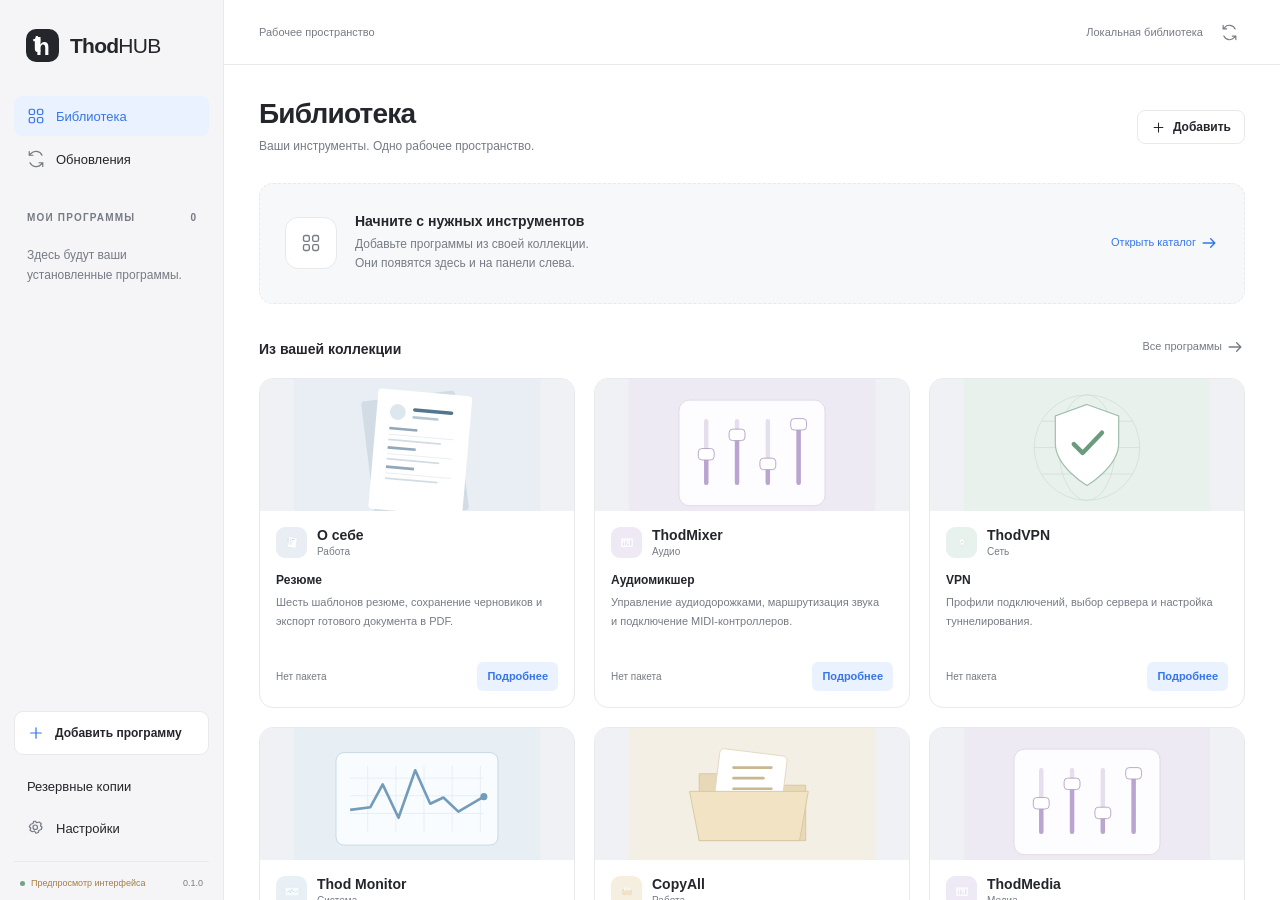
==== rust-hub/wwwroot/index.html @ ec86e446 "Rust-порт ThodHUB Отдельный rust-hub с интерфейсом и поведением C#-версии: каталог, установка, обнов" ====
<!doctype html>
<html lang="ru">
<head>
  <meta charset="UTF-8">
  <meta name="viewport" content="width=device-width, initial-scale=1">
  <meta http-equiv="Content-Security-Policy" content="default-src 'self'; script-src 'self'; style-src 'self'; img-src 'self' data: https://raw.githubusercontent.com; frame-src https://*.thodhub.local; connect-src 'self'; object-src 'none'; base-uri 'none'">
  <title>ThodHUB</title>
  <link rel="stylesheet" href="styles.css">
  <script src="app.js" defer></script><script src="backups.js" defer></script>
</head>
<body>
  <div class="shell">
    <aside class="sidebar" aria-label="Навигация">
      <a class="brand" href="#library" aria-label="ThodHUB — библиотека"><span class="brand-mark">t<span>h</span></span><span>Thod<span class="brand-light">HUB</span></span></a>
      <nav id="main-nav"></nav>
      <div class="section-label">МОИ ПРОГРАММЫ <span id="installed-count">0</span></div>
      <div id="app-list" class="app-list" aria-label="Установленные программы"></div>
      <div class="sidebar-bottom">
        <button id="hub-update" class="hub-update" hidden><span class="hub-update-icon"></span><span class="hub-update-text"><strong>Обновление хаба</strong><small id="hub-update-version"></small></span></button>
        <button id="add-app" class="add-app"></button>
        <button id="backup-nav" class="nav-item" data-backups>Резервные копии</button><button id="settings-nav" class="nav-item"></button>
        <div class="sidebar-foot"><span class="status-dot"></span><span id="foot-state">На вашем компьютере</span><span id="hub-version">0.2.4</span></div>
      </div>
    </aside>
    <main id="main" tabindex="-1">
      <header class="toolbar"><div id="breadcrumb">Рабочее пространство</div><div class="toolbar-actions"><span id="sync-label">Локальная библиотека</span><button id="refresh" class="icon-button" aria-label="Обновить каталог" title="Обновить каталог"></button></div></header>
      <div id="notice" role="status" hidden></div>
      <section id="page"></section>
      <section id="module-area" hidden><div id="module-toolbar"></div><iframe id="module-frame" title="Программа" sandbox="allow-scripts allow-modals"></iframe></section>
    </main>
  </div>
  <dialog id="catalog-dialog" aria-labelledby="catalog-title">
    <div class="dialog-head"><div><div class="eyebrow">ВАША КОЛЛЕКЦИЯ</div><h2 id="catalog-title">Добавить программу</h2></div><button class="icon-button close-dialog" aria-label="Закрыть"></button></div>
    <div class="catalog-tools"><label class="search"><span id="search-icon"></span><input id="catalog-search" placeholder="Поиск программ" aria-label="Поиск программ" autocomplete="off"><kbd>Ctrl K</kbd></label><div id="filters" class="filters"></div></div>
    <div id="catalog-results" class="catalog-results"></div>
    <footer class="dialog-foot"><span id="catalog-summary"></span><span>Из ваших репозиториев GitHub</span></footer>
  </dialog>
  <dialog id="details-dialog" class="small-dialog" aria-labelledby="details-title"><div id="details-content"></div></dialog>
  <dialog id="update-dialog" class="small-dialog update-dialog" aria-labelledby="update-title"><div class="dialog-head"><div><div class="eyebrow">ДОСТУПНО ОБНОВЛЕНИЕ</div><h2 id="update-title">Обновление программы</h2></div><button class="icon-button close-dialog" aria-label="Закрыть"></button></div><div id="update-content" class="update-content"></div></dialog>
  <dialog id="hub-update-dialog" class="small-dialog update-dialog" aria-labelledby="hub-update-title"><div class="dialog-head"><div><div class="eyebrow">ОБНОВЛЕНИЕ ХАБА</div><h2 id="hub-update-title">ThodHUB</h2></div><button class="icon-button close-dialog" aria-label="Закрыть"></button></div><div id="hub-update-content" class="update-content"></div></dialog>
  <dialog id="remove-dialog" class="small-dialog" aria-labelledby="remove-title"><div class="dialog-head"><h2 id="remove-title">Удалить?</h2><button class="icon-button close-dialog" aria-label="Закрыть"></button></div><div class="detail-body"><p id="remove-description"></p><label class="remove-data"><input type="checkbox" id="remove-backup" checked>Сохранить резервную копию конфигов</label><label class="remove-data"><input type="checkbox" id="remove-data">Удалить настройки и данные</label><div class="detail-actions"><button id="confirm-remove" class="danger">Удалить</button></div></div></dialog>
  <dialog id="prompt-dialog" aria-labelledby="prompt-title"><div class="dialog-head"><div><div class="eyebrow">ДЛЯ ВАШЕГО АГЕНТА</div><h2 id="prompt-title">Новая программа для хаба</h2></div><button class="icon-button close-dialog" aria-label="Закрыть"></button></div><p class="prompt-intro">Отправьте эту инструкцию агенту. Он уточнит задачу и получит единый контракт подключения.</p><textarea id="prompt-text" readonly aria-label="Промпт для агента" spellcheck="false"></textarea><footer class="dialog-foot"><span>ThodHUB API · 1</span><button id="copy-prompt" class="primary">Скопировать промпт</button></footer></dialog>
  <dialog id="backup-dialog" aria-labelledby="backup-title"><div class="dialog-head"><div><div class="eyebrow">КОНФИГИ И НАСТРОЙКИ</div><h2 id="backup-title">Резервные копии</h2></div><button class="icon-button close-dialog" aria-label="Закрыть">×</button></div><div id="backup-content"></div></dialog>
  <dialog id="restore-dialog" class="small-dialog" aria-labelledby="restore-title"><div class="dialog-head"><h2 id="restore-title">Восстановить настройки?</h2><button class="icon-button close-dialog" aria-label="Закрыть">×</button></div><div class="detail-body"><p id="restore-description"></p><p>Текущие данные будут сохранены отдельной локальной копией, затем заменены выбранной версией. Закройте программу перед восстановлением.</p><div class="detail-actions"><button class="primary" id="confirm-restore">Восстановить</button></div></div></dialog>
  <div id="context-menu" class="context-menu" role="menu" aria-label="Действия с программой" hidden></div>
  <div id="toast" role="status" aria-live="polite" hidden></div>
</body>
</html>
---- rust-hub/wwwroot/styles.css ----
:root{font-family:"Segoe UI Variable Text","Segoe UI",sans-serif;color-scheme:light;--bg:#fff;--side:#f5f5f7;--surface:#f7f8fa;--hover:#eceef2;--text:#24262b;--muted:#767b85;--line:#e8e9ed;--accent:#3676e8;--accent-soft:#eaf1ff;--shadow:0 24px 100px #1b24452b;--radius:14px;font-synthesis:none;font-size:14px}*{box-sizing:border-box}body{margin:0;background:var(--bg);color:var(--text)}body[data-theme=dark]{color-scheme:dark;--bg:#1c1d20;--side:#17181b;--surface:#25262a;--hover:#303238;--text:#ecedf0;--muted:#989ca5;--line:#303136;--accent:#81aaff;--accent-soft:#24344e;--shadow:0 24px 100px #0007}button,input,textarea{font:inherit}button,a,input,textarea{outline-offset:4px}button:focus-visible,a:focus-visible,input:focus-visible,textarea:focus-visible{outline:2px solid var(--accent)}button{cursor:pointer;color:inherit;border:0;background:none}button:disabled{cursor:default;opacity:.5}a{color:var(--accent);text-decoration:none}svg{width:20px;height:20px;flex-shrink:0;vertical-align:middle}button{transition:background .14s,color .14s}button:hover:not(:disabled){background:var(--hover)}[hidden]{display:none!important}.shell{display:flex;height:100vh;min-height:480px;overflow:hidden}.sidebar{width:224px;flex-shrink:0;background:var(--side);border-right:1px solid var(--line);padding:29px 14px 12px;display:flex;flex-direction:column}.brand{display:flex;align-items:center;gap:11px;color:var(--text);font-size:21px;font-weight:650;letter-spacing:-.75px;padding:0 12px;margin-bottom:34px}.brand-light{font-weight:350}.brand-mark{background:var(--text);color:var(--bg);width:33px;height:33px;border-radius:10px;font-size:23px;line-height:30px;font-weight:550;letter-spacing:-5px;padding-left:7px;padding-right:7px}.brand-mark span{position:relative;top:3px}.nav-item{width:100%;display:flex;align-items:center;gap:11px;border-radius:8px;padding:11px 13px;text-align:left;font-weight:500;font-size:13px;margin-bottom:3px;position:relative}.nav-item svg{width:18px;height:18px;color:var(--muted)}.nav-item.active{background:var(--accent-soft);color:var(--accent)}.nav-item.active svg{color:var(--accent)}.counter{margin-left:auto;font-size:11px;background:var(--hover);border-radius:5px;padding:2px 5px}.section-label{font-size:10px;letter-spacing:1.2px;font-weight:600;color:var(--muted);padding:30px 13px 10px;display:flex;justify-content:space-between}.section-label span{letter-spacing:0}.app-list{overflow-y:auto;flex:1;min-height:50px}.sidebar-empty{color:var(--muted);font-size:12px;line-height:1.7;padding:12px 13px}.sidebar-app{position:relative}.sidebar-app .nav-item{padding-right:30px}.sidebar-app .app-icon{width:26px;height:26px;border-radius:7px}.sidebar-app .app-icon svg{width:16px;height:16px}.sidebar-app .label{overflow:hidden;text-overflow:ellipsis;white-space:nowrap}.drag-handle{position:absolute;right:3px;top:7px;color:var(--muted);width:24px;height:30px;opacity:0;font-size:17px;cursor:grab}.sidebar-app:hover .drag-handle,.drag-handle:focus{opacity:1}.sidebar-app.dragging{opacity:.4}.sidebar-app.drag-over{border-top:2px solid var(--accent)}.sidebar-bottom{padding-top:18px}.add-app{display:flex;align-items:center;gap:10px;width:100%;border:1px solid var(--line);border-radius:9px;background:var(--bg);padding:11px 12px;font-size:12px;font-weight:600;margin-bottom:13px}.add-app svg{width:18px;color:var(--accent)}.sidebar-foot{display:flex;align-items:center;gap:6px;padding:16px 6px 0;border-top:1px solid var(--line);font-size:9px;color:var(--muted);margin-top:13px}.sidebar-foot span:last-child{margin-left:auto}.status-dot{width:5px;height:5px;border-radius:50%;background:#70a386}main{flex:1;min-width:0;overflow-y:auto}.toolbar{height:65px;border-bottom:1px solid var(--line);display:flex;align-items:center;justify-content:space-between;padding:0 35px;font-size:11px;color:var(--muted);position:sticky;top:0;z-index:2;background:var(--bg)}.toolbar-actions{display:flex;align-items:center;gap:10px}.icon-button{width:32px;height:32px;display:inline-flex;align-items:center;justify-content:center;border-radius:8px;flex-shrink:0}.icon-button svg{width:17px;height:17px}.spinning svg{animation:rotate 1.2s linear infinite}@keyframes rotate{to{transform:rotate(360deg)}}#page{padding:33px 35px 40px;max-width:1400px;margin:auto}.page-title{display:flex;justify-content:space-between;align-items:center;gap:20px;margin-bottom:27px}h1{font-size:28px;letter-spacing:-.8px;margin:0;font-weight:650}h2{font-size:23px;font-weight:650;letter-spacing:-.5px;margin:4px 0 0}h3{font-size:14px;font-weight:600;margin:0}p{line-height:1.6}.page-subtitle{color:var(--muted);font-size:12px;margin:7px 0 0}.primary,.secondary,.danger{display:inline-flex;align-items:center;justify-content:center;gap:7px;border-radius:8px;min-height:34px;padding:8px 13px;font-size:12px;font-weight:600;white-space:nowrap}.primary{background:var(--accent);color:#fff}.primary:hover:not(:disabled){background:#2866d8}.secondary{border:1px solid var(--line);background:var(--bg)}.danger{color:#c54c4c;border:1px solid #c54c4c44}.primary svg,.secondary svg{width:15px;height:15px}.section-heading{display:flex;justify-content:space-between;align-items:center;margin:28px 0 16px}.section-heading h2{font-size:14px;letter-spacing:0;font-weight:600}.text-button{font-size:11px;color:var(--muted);padding:5px 0;border-radius:4px}.text-button:hover{color:var(--accent)}.empty-library{border:1px dashed var(--line);border-radius:14px;padding:29px 25px;display:flex;gap:18px;align-items:center;background:var(--surface)}.empty-symbol{border:1px solid var(--line);border-radius:13px;width:52px;height:52px;display:grid;place-items:center;background:var(--bg);flex-shrink:0;color:var(--muted)}.empty-library h3{font-size:14px}.empty-library p{font-size:12px;color:var(--muted);margin:6px 0 0;max-width:440px}.empty-library .text-button{color:var(--accent);margin-left:auto;white-space:nowrap}.cards{display:grid;grid-template-columns:repeat(3,minmax(0,1fr));gap:19px}.card{border:1px solid var(--line);border-radius:var(--radius);overflow:hidden;min-width:0;background:var(--bg)}.card-art{height:132px;background:#f0f1f4;position:relative;overflow:hidden;display:flex;align-items:center;justify-content:center}.card-art svg.art{width:100%;height:100%;max-width:280px}.card-art img{width:100%;height:100%;object-fit:cover}.card-body{padding:16px}.card-title{display:flex;gap:10px;align-items:center}.app-icon{width:31px;height:31px;display:inline-flex;align-items:center;justify-content:center;border-radius:9px;flex-shrink:0}.app-icon.resume{color:#64839e;background:#e8eef4}.app-icon.mixer{color:#856b9f;background:#eee9f4}.app-icon.vpn{color:#528d7c;background:#e7f1ed}.app-icon.monitor{color:#487da0;background:#e8f0f5}.app-icon.copy{color:#b18e4c;background:#f6efdf}.card-title .category{font-size:10px;color:var(--muted);margin-top:3px}.card-description{font-size:11px;line-height:1.65;color:var(--muted);margin:13px 0 15px;min-height:37px;display:-webkit-box;-webkit-line-clamp:2;-webkit-box-orient:vertical;overflow:hidden}.card-foot{display:flex;justify-content:space-between;align-items:center;gap:5px}.version{font-size:10px;color:var(--muted)}.card-action{font-size:11px;color:var(--accent);background:var(--accent-soft);border-radius:6px;min-height:29px;padding:5px 10px;font-weight:600}.card-action:hover:not(:disabled){background:var(--hover)}.card-action.preparing{color:var(--muted);background:var(--surface)}.library-note{border-top:1px solid var(--line);display:flex;align-items:center;gap:12px;padding-top:21px;margin-top:28px;color:var(--muted);font-size:11px;line-height:1.6}.library-note svg{width:17px;height:17px}.library-note button{margin-left:auto;color:var(--accent);white-space:nowrap;font-size:11px}.eyebrow{font-size:10px;letter-spacing:1.4px;color:var(--muted);font-weight:600}dialog{border:1px solid var(--line);border-radius:18px;padding:0;background:var(--bg);color:var(--text);box-shadow:var(--shadow);width:min(860px,calc(100vw - 60px));max-height:calc(100vh - 60px);overflow:hidden}dialog::backdrop{background:#14172255;backdrop-filter:blur(5px)}.dialog-head{padding:27px 28px 20px;display:flex;align-items:flex-start;justify-content:space-between;gap:20px}.dialog-head h2{font-size:23px}.catalog-tools{padding:0 28px}.search{display:flex;align-items:center;gap:9px;background:var(--surface);border:1px solid var(--line);border-radius:9px;padding:10px 12px;color:var(--muted)}.search svg{width:17px;height:17px}.search input{border:0;background:none;color:var(--text);flex:1;min-width:0;font-size:12px;outline:0}.search:focus-within{border-color:var(--accent)}kbd{font-size:10px;font-family:inherit;border:1px solid var(--line);padding:2px 4px;border-radius:4px}.filters{display:flex;gap:4px;padding:17px 0 0}.filter{border-radius:6px;padding:6px 11px;font-size:11px;color:var(--muted)}.filter.selected{background:var(--accent-soft);color:var(--accent);font-weight:600}.catalog-results{padding:21px 28px 27px;max-height:calc(100vh - 285px);overflow-y:auto;min-height:160px}.catalog-results .cards{gap:14px}.catalog-results .card-art{height:108px}.catalog-results .card-body{padding:13px}.dialog-foot{border-top:1px solid var(--line);padding:16px 28px;display:flex;align-items:center;justify-content:space-between;gap:14px;color:var(--muted);font-size:10px;background:var(--surface)}.small-dialog{width:480px;overflow-y:auto}.small-dialog .card-art{height:180px}.detail-body{padding:25px}.detail-body h2{margin:10px 0}.detail-body p{color:var(--muted);font-size:13px}.detail-meta{display:grid;grid-template-columns:1fr 1fr;gap:15px;padding:19px 0;border-top:1px solid var(--line);border-bottom:1px solid var(--line);margin:22px 0}.detail-meta dt{color:var(--muted);font-size:10px;margin-bottom:5px}.detail-meta dd{font-size:12px;margin:0}.detail-actions{display:flex;gap:8px;flex-wrap:wrap}.detail-close{position:absolute;right:14px;top:14px;background:var(--bg);z-index:1}.release-notes{white-space:pre-wrap;max-height:180px;overflow:auto;line-height:1.6;font-size:12px;color:var(--muted);padding:12px;background:var(--surface);border-radius:8px}.settings-section{margin:25px 0 32px}.settings-section h2{font-size:13px;letter-spacing:0;margin:0 0 13px}.settings-rows{border-top:1px solid var(--line)}.settings-row{display:flex;align-items:center;justify-content:space-between;gap:24px;padding:20px 0;border-bottom:1px solid var(--line)}.settings-row h3{font-size:12px}.settings-row p{font-size:11px;color:var(--muted);margin:5px 0 0;max-width:440px;overflow-wrap:anywhere}.settings-select{font:inherit;color:var(--text);background:var(--surface);border:1px solid var(--line);border-radius:8px;padding:8px 10px;min-width:230px;cursor:pointer}.theme-options{display:flex;gap:9px}.theme-option{border:1px solid var(--line);border-radius:9px;width:86px;padding:7px;font-size:10px;color:var(--muted)}.theme-option.selected{border-color:var(--accent);color:var(--accent);background:var(--accent-soft)}.theme-preview{display:flex;height:43px;border-radius:5px;overflow:hidden;border:1px solid #d6d8de;background:#fff;margin-bottom:7px}.theme-preview:before{content:"";width:22%;background:#e9eaef;border-right:1px solid #d6d8de}.theme-preview:after{content:"";margin:9px 6px;width:38px;height:4px;background:#d8dce5;box-shadow:0 8px 0 #e8eaf0,0 16px 0 #e8eaf0}.theme-preview.dark{background:#24252a;border-color:#45464e}.theme-preview.dark:before{background:#17181b;border-color:#45464e}.theme-preview.dark:after{background:#777b85;box-shadow:0 8px 0 #45464e,0 16px 0 #45464e}.theme-preview.system{background:linear-gradient(110deg,#fff 50%,#24252a 50%)}.switch{position:relative;display:block;width:34px;height:20px}.switch input{opacity:0;position:absolute;width:100%;height:100%;margin:0;cursor:pointer;z-index:1}.switch span{display:block;width:34px;height:20px;border-radius:20px;background:var(--hover)}.switch span:after{content:"";width:14px;height:14px;border-radius:50%;position:absolute;left:3px;top:3px;background:white;box-shadow:0 1px 3px #0003;transition:transform .15s}.switch input:checked+span{background:var(--accent)}.switch input:checked+span:after{transform:translateX(14px)}.switch input:focus-visible+span{outline:2px solid var(--accent);outline-offset:3px}.prompt-intro{font-size:12px;color:var(--muted);padding:0 28px;margin:0 0 18px}#prompt-text{display:block;width:calc(100% - 56px);margin:0 28px 24px;border:1px solid var(--line);border-radius:10px;background:var(--surface);color:var(--text);padding:18px;resize:vertical;height:320px;line-height:1.7;font-family:Consolas,monospace;font-size:11px}#notice{margin:18px 35px 0;background:var(--surface);padding:12px 15px;border-radius:9px;font-size:12px;line-height:1.6;border:1px solid var(--line);color:var(--muted)}#toast{position:fixed;bottom:24px;left:calc(50% + 100px);transform:translateX(-50%);max-width:540px;padding:13px 20px;border:1px solid var(--line);background:var(--text);color:var(--bg);border-radius:11px;font-size:12px;box-shadow:var(--shadow);z-index:10}.empty-results{text-align:center;padding:40px 15px;color:var(--muted);font-size:13px}.update-row{display:flex;align-items:center;gap:14px;border-bottom:1px solid var(--line);padding:20px 0}.update-row p{color:var(--muted);font-size:11px;margin:4px 0}.update-row button{margin-left:auto}.progress-track{height:3px;background:var(--line);border-radius:3px;overflow:hidden;margin-top:12px}.progress-track span{display:block;height:100%;background:var(--accent)}#module-area{height:calc(100vh - 65px);display:flex;flex-direction:column}#module-toolbar{height:52px;display:flex;align-items:center;gap:12px;padding:0 22px;border-bottom:1px solid var(--line);font-size:12px;flex-shrink:0}#module-toolbar .version{margin-left:auto}#module-frame{border:0;width:100%;flex:1;background:var(--bg)}.permission-list{font-size:12px;line-height:1.8;color:var(--muted);padding-left:18px}.preview-badge{color:#a47e42}.loading-placeholder{border-radius:12px;height:190px;background:var(--surface);margin-top:30px}.narrow-label{display:none}@media(max-width:1000px){.sidebar{width:195px;padding-left:10px;padding-right:10px}#page{padding:27px 25px}.toolbar{padding:0 25px}.cards{gap:13px}.card-art{height:110px}.card-body{padding:13px}.card-title{gap:7px}.card-title h3{font-size:12px}.empty-library{padding:23px 19px}.empty-library .text-button{display:none}.card-foot{flex-wrap:wrap;gap:8px}.settings-row{gap:16px}.theme-option{width:72px}}@media(max-width:850px){.cards{grid-template-columns:repeat(2,minmax(0,1fr))}.catalog-results .cards{grid-template-columns:repeat(2,minmax(0,1fr))}.toolbar #sync-label{display:none}.settings-row{align-items:flex-start;flex-wrap:wrap}.brand{font-size:19px}.page-title{gap:10px}h1{font-size:25px}.library-note{align-items:flex-start;flex-wrap:wrap}.library-note button{margin-left:29px}}@media(prefers-reduced-motion:reduce){*,*:before,*:after{transition:none!important;animation:none!important;scroll-behavior:auto!important}}

.standalone-hero{display:grid;grid-template-columns:260px 1fr;gap:32px;align-items:center;padding:25px 0 35px;border-bottom:1px solid var(--line)}.standalone-art{height:200px;border-radius:16px;overflow:hidden;background:var(--surface);display:grid;place-items:center}.standalone-art svg{width:100%;height:100%}.standalone-hero h2{margin:10px 0}.standalone-hero p{color:var(--muted);font-size:13px;max-width:450px}.standalone-hero .primary{margin-top:10px}.remove-data{font-size:12px;display:flex;align-items:center;gap:10px;line-height:1.6;margin:20px 0 10px}.module-fullscreen .sidebar,.module-fullscreen .toolbar,.module-fullscreen #notice{display:none!important}.module-fullscreen #module-area{height:100vh}.module-fullscreen #module-toolbar{height:44px}.module-fullscreen #module-frame{height:calc(100vh - 44px)}@media(max-width:900px){.standalone-hero{grid-template-columns:180px 1fr;gap:22px}.standalone-art{height:170px}}
.card-description strong{display:block;font-size:12px;font-weight:650;color:var(--text);margin-bottom:3px}.card-description span{display:block}.card-description{min-height:70px!important}.package-meta{display:flex;flex-wrap:wrap;align-items:center;gap:4px 8px}.package-meta>span{white-space:nowrap}.package-meta>span+span:before{content:"·";margin-right:8px}.sidebar-app.downloading{opacity:.62;position:relative;margin-bottom:5px}.sidebar-app.downloading .label small{display:block;font-size:10px;font-weight:400;color:var(--muted);margin-top:3px}.sidebar-progress{height:2px;margin:0 12px 0 46px;background:var(--line);overflow:hidden;border-radius:2px}.sidebar-progress i{display:block;height:100%;width:var(--progress,0%);background:var(--accent);transition:width .15s linear}.danger{background:#b92f3a!important;color:#fff!important;border-color:#b92f3a!important}.danger:hover{background:#a32630!important}#backup-dialog{width:min(900px,calc(100vw - 48px))}#backup-content{overflow:auto;max-height:70vh}.backup-body{padding:22px 28px}.backup-controls{display:flex;gap:10px;align-items:end;flex-wrap:wrap;margin:12px 0}.backup-body label{display:flex;flex-direction:column;gap:7px;font-size:12px;flex:1}.backup-body select,.backup-body input{font:inherit;color:var(--text);background:var(--surface);border:1px solid var(--line);border-radius:7px;padding:9px;min-width:180px}.backup-row{display:flex;align-items:center;justify-content:space-between;gap:16px;padding:14px 0;border-bottom:1px solid var(--line)}.backup-row strong{font-size:13px}.backup-row small{display:block;color:var(--muted);font-size:11px;margin-top:5px}.backup-history{margin:20px 0}.backup-connection{border:1px solid var(--line);border-radius:10px;padding:16px;margin:18px 0}.backup-body summary{cursor:pointer;font-size:13px;margin-bottom:12px}.backup-status,.backup-warning{font-size:13px;line-height:1.6;margin:16px;color:var(--muted)}.remove-data{display:flex;align-items:center;gap:8px;margin:15px 0}
.app-icon img{width:100%;height:100%;object-fit:contain;border-radius:inherit}

/* Explicit update actions; right-aligned download size; one close control per dialog. */
.card-foot{flex-wrap:nowrap;gap:12px}.install-controls{display:inline-flex;align-items:center;gap:10px;margin-left:auto;white-space:nowrap}.package-size{font-size:12px;color:var(--muted);white-space:nowrap}.card-foot>.version{margin-right:auto}.update-badge{position:absolute;right:10px;bottom:10px;display:flex;align-items:center;gap:5px;background:var(--bg);color:var(--accent);border:1px solid var(--line);border-radius:20px;padding:6px 10px;font-size:12px;box-shadow:0 2px 8px #0001}.update-badge svg{width:16px;height:16px}.sidebar-update{color:var(--accent);width:24px;flex-shrink:0;display:grid;place-items:center}.sidebar-update svg{width:18px;height:18px}.sidebar-app .nav-item{min-width:0}.sidebar-app:has(.sidebar-update) .drag-handle{display:none}.standalone-art{position:relative}#module-toolbar .update-badge{position:static;padding:4px 9px;box-shadow:none}#details-dialog{width:min(680px,calc(100vw - 48px))}#details-dialog .card-art{height:200px}.detail-body{padding:24px 28px}.detail-primary{display:flex;align-items:center;gap:12px;margin-top:20px}.detail-management{display:flex;flex-wrap:wrap;gap:8px;border-top:1px solid var(--line);padding-top:20px;margin-top:22px}.detail-management .danger{margin-left:auto}.update-entry{padding:10px 0 22px;border-bottom:1px solid var(--line)}.update-row{border:0;padding:12px 0}.update-name{flex:1}.update-row button{margin-left:0}.update-entry .release-notes{margin:4px 0;max-height:180px}.detail-actions{justify-content:flex-end}.error-text{color:#b92f3a!important}.cards{grid-template-columns:repeat(auto-fit,minmax(250px,1fr))}.catalog-results .cards{grid-template-columns:repeat(auto-fit,minmax(250px,1fr))}

.card[data-product]{cursor:pointer}.card[data-product]:focus-visible{outline:2px solid var(--accent);outline-offset:3px}.card-description{display:block;-webkit-line-clamp:unset;height:76px;min-height:76px!important;overflow-y:auto;overflow-x:hidden;overscroll-behavior:contain;scrollbar-width:thin;scrollbar-color:var(--line) transparent;cursor:text;padding-right:5px;user-select:text}.card-description:focus-visible{outline:1px solid var(--accent);outline-offset:3px}.product-tools{border-top:1px solid var(--line);margin-top:24px;padding-top:20px}.product-tools h3{margin-bottom:12px}.product-tools .detail-management{margin:0;border:0;padding-top:12px;display:grid;grid-template-columns:repeat(2,minmax(0,1fr))}.product-tools .danger{margin:0}.product-tools .secondary{white-space:normal;min-height:38px}.product-tools #product-integration{display:flex;gap:8px;flex-wrap:wrap}#backup-mode-help{margin:0 0 12px}.backup-file-actions{display:flex;gap:8px;flex-wrap:wrap;margin-top:10px}

/* Обновления хаба и программ, контекстное меню, сгруппированное управление. */
:root{--update:#2c9b5f;--update-soft:#e8f6ee;--update-line:#bfe4cf}
body[data-theme=dark]{--update:#6fd39b;--update-soft:#1b3528;--update-line:#2d5b42}
.hub-update{display:flex;align-items:center;gap:10px;width:100%;text-align:left;border:1px solid var(--update-line);background:var(--update-soft);color:var(--text);border-radius:9px;padding:10px 11px;margin-bottom:8px}
.hub-update:hover:not(:disabled){background:var(--update-soft);border-color:var(--update)}
.hub-update-icon{width:26px;height:26px;border-radius:50%;background:var(--bg);color:var(--update);display:grid;place-items:center;flex-shrink:0;border:1px solid var(--update-line)}
.hub-update-icon svg{width:15px;height:15px}
.hub-update-text{display:flex;flex-direction:column;gap:2px;min-width:0}
.hub-update-text strong{font-size:12px;line-height:1.2}
.hub-update-text small{font-size:10px;color:var(--update);font-weight:600;white-space:nowrap}
.sidebar-update{position:absolute;right:5px;top:50%;transform:translateY(-50%);color:var(--update);background:var(--update-soft);border:1px solid var(--update-line);border-radius:50%;width:23px;height:23px;display:grid;place-items:center;padding:0;z-index:1}
.sidebar-update:hover:not(:disabled){background:var(--update-line)}
.sidebar-update svg{width:14px;height:14px}
.update-arrow{color:var(--update);background:var(--update-soft);border:1px solid var(--update-line);border-radius:50%;width:28px;height:28px;display:inline-grid;place-items:center;padding:0;flex-shrink:0}
.update-arrow:hover:not(:disabled){background:var(--update-line)}
.update-arrow svg{width:15px;height:15px}
.version-next{color:var(--update);font-weight:650}
.update-dot{position:absolute;right:10px;top:10px;width:27px;height:27px;border-radius:50%;background:var(--bg);color:var(--update);border:1px solid var(--update-line);display:grid;place-items:center;box-shadow:0 2px 8px #0001}
.update-dot svg{width:15px;height:15px}
.context-menu{position:fixed;z-index:60;min-width:224px;padding:6px;border:1px solid var(--line);border-radius:10px;background:var(--bg);box-shadow:0 14px 40px #1b244533;display:flex;flex-direction:column;gap:1px}
body[data-theme=dark] .context-menu{box-shadow:0 14px 40px #0007}
.context-menu button{display:flex;align-items:center;gap:10px;width:100%;padding:9px 10px;border-radius:7px;font-size:12px;text-align:left}
.context-menu button svg{width:17px;height:17px;color:var(--muted)}
.context-menu .context-update{color:var(--update)}
.context-menu .context-update svg{color:var(--update)}
.context-menu .context-danger{color:#b92f3a}
.context-menu .context-danger svg{color:#b92f3a}
.context-separator{height:1px;background:var(--line);margin:5px 4px}
.update-dialog{width:min(540px,calc(100vw - 48px))}
.update-content{padding:0 28px 26px}
.update-app{display:flex;align-items:center;gap:12px;padding:4px 0 15px;border-bottom:1px solid var(--line);margin-bottom:14px}
.update-app-name{flex:1;display:flex;flex-direction:column;gap:3px;min-width:0}
.update-app-name strong{font-size:14px}
.update-app-name span{font-size:12px;color:var(--update);font-weight:600}
.update-content .release-notes{margin:0 0 16px}
.update-description{color:var(--muted);font-size:12px;line-height:1.55;margin:0 0 14px}
.update-action{color:var(--update);border-color:var(--update-line);background:var(--update-soft)}
.update-action:hover:not(:disabled){background:var(--update-line)}
.update-action svg{color:var(--update)}
.update-actions{display:flex;justify-content:flex-end;align-items:center;gap:8px;flex-wrap:wrap}
.update-actions .text-button{margin-right:auto}
.hub-update-glyph{width:34px;height:34px;border-radius:10px;background:var(--update-soft);color:var(--update);display:grid;place-items:center;flex-shrink:0}
.hub-update-glyph svg{width:18px;height:18px}
.hub-footer-actions{display:flex;gap:8px;flex-wrap:wrap}
.detail-description{color:var(--muted);font-size:13px;line-height:1.6;margin:10px 0 0}
.detail-status{display:flex;align-items:center;gap:8px;flex-wrap:wrap;margin:16px 0 0}
.status-chip{font-size:11px;font-weight:600;padding:5px 9px;border-radius:20px;background:var(--surface);border:1px solid var(--line);color:var(--muted)}
.status-chip.on{color:var(--text)}
.status-note{font-size:11px;color:var(--muted)}
.detail-primary{display:flex;align-items:center;gap:10px;flex-wrap:wrap;margin-top:18px}
.release-details{margin-top:18px;border-top:1px solid var(--line);padding-top:14px}
.release-details summary{cursor:pointer;font-size:12px;font-weight:600;color:var(--muted);list-style:none}
.release-details summary:before{content:"▸";display:inline-block;margin-right:7px;transition:transform .15s}
.release-details[open] summary:before{transform:rotate(90deg)}
.release-details .release-notes{margin-top:10px}
.management-groups{display:flex;flex-direction:column;gap:18px;margin-top:14px}
.management-group h4{font-size:10px;text-transform:uppercase;letter-spacing:1.1px;color:var(--muted);margin:0 0 8px;font-weight:600}
.management-grid{display:grid;grid-template-columns:repeat(2,minmax(0,1fr));gap:7px}
.manage-button{display:flex;align-items:center;gap:9px;border:1px solid var(--line);border-radius:8px;padding:9px 10px;font-size:12px;text-align:left;background:var(--bg);min-height:38px}
.manage-button svg{width:16px;height:16px;color:var(--muted)}
.manage-button:hover:not(:disabled){background:var(--surface)}
.danger-group{border-top:1px solid var(--line);padding-top:16px}
.danger-row{display:flex;align-items:center;gap:16px;justify-content:space-between;flex-wrap:wrap}
.danger-row strong{font-size:12px}
.danger-row p{font-size:11px;color:var(--muted);margin:4px 0 0;max-width:300px}
@media(max-width:520px){.management-grid{grid-template-columns:1fr}}
.card-foot>.version{min-width:0;overflow:hidden;text-overflow:ellipsis;white-space:nowrap}
/* Keep every green update glyph centered inside its own control, independent of artwork SVG rules. */
.sidebar-app .nav-item{margin-bottom:0}.sidebar-app{margin-bottom:3px}
.update-arrow,.sidebar-update,.update-dot,.hub-update-icon,.hub-update-glyph{display:inline-flex;align-items:center;justify-content:center;line-height:1;padding:0}
.update-arrow>svg,.sidebar-update>svg,.update-dot>svg,.hub-update-icon>svg{display:block;flex:none;margin:0;width:15px;height:15px;max-width:none;max-height:none}
.sidebar-update>svg{width:14px;height:14px}
.hub-update-glyph>svg{display:block;flex:none;margin:0;width:18px;height:18px;max-width:none;max-height:none}
.update-action{display:inline-flex;align-items:center;justify-content:center;gap:7px}
.update-action>svg{display:block;flex:none;margin:0;width:15px;height:15px;max-width:none;max-height:none}

.sidebar-app.missing .label small{display:block;color:#b4453b;font-size:10px;font-weight:600;line-height:1.3;margin-top:3px}
.status-chip.missing{color:#b4453b;border-color:#e7c3bf;background:#fbeeec}
.danger-text{color:#b4453b}
.danger-text:hover{color:#8f2f27}
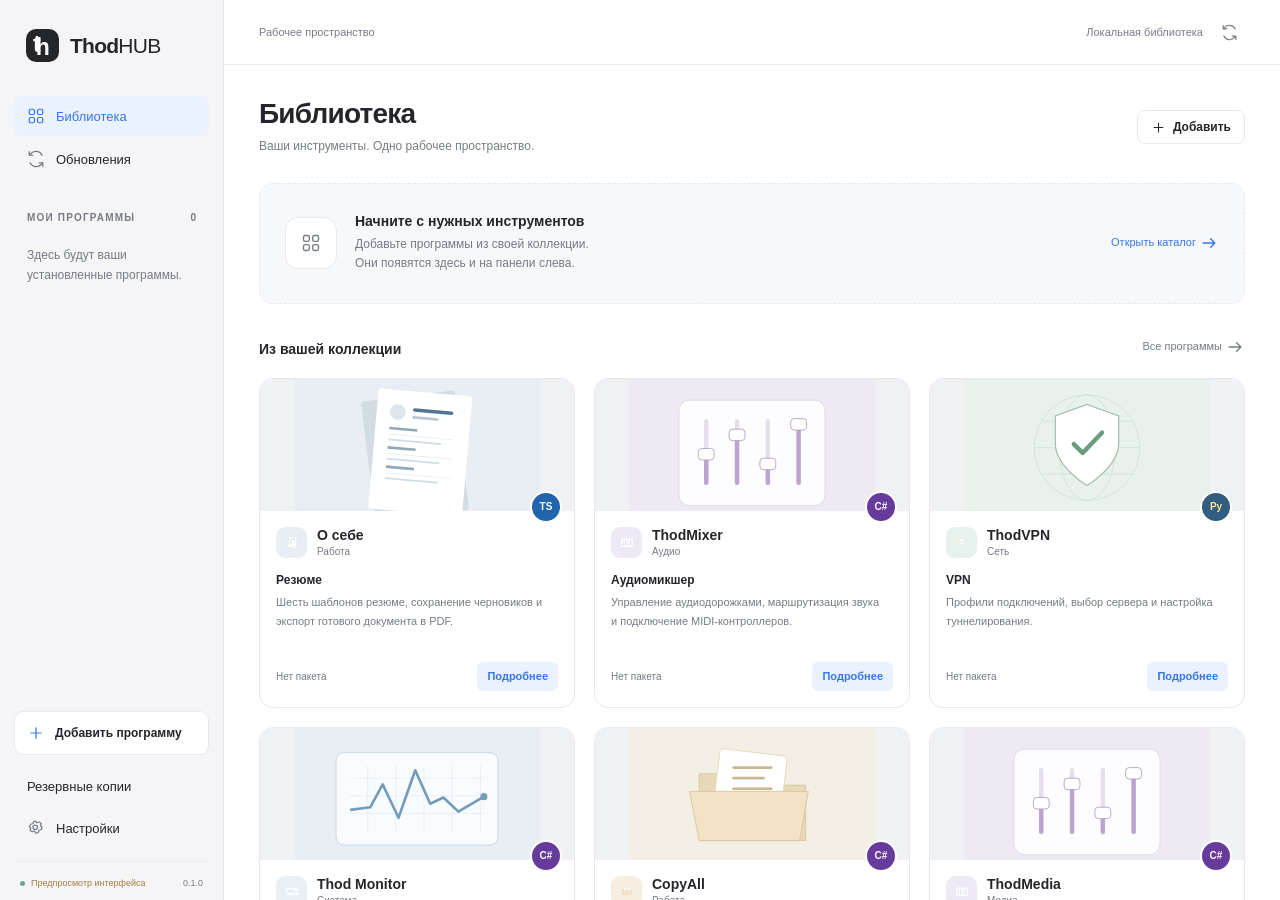
==== commit a31621a0: "ThodHUB 0.2.10: локальная копия при удалении и прогресс" ====
--- a/rust-hub/wwwroot/index.html
+++ b/rust-hub/wwwroot/index.html
@@ -38,7 +38,7 @@
   <dialog id="details-dialog" class="small-dialog" aria-labelledby="details-title"><div id="details-content"></div></dialog>
   <dialog id="update-dialog" class="small-dialog update-dialog" aria-labelledby="update-title"><div class="dialog-head"><div><div class="eyebrow">ДОСТУПНО ОБНОВЛЕНИЕ</div><h2 id="update-title">Обновление программы</h2></div><button class="icon-button close-dialog" aria-label="Закрыть"></button></div><div id="update-content" class="update-content"></div></dialog>
   <dialog id="hub-update-dialog" class="small-dialog update-dialog" aria-labelledby="hub-update-title"><div class="dialog-head"><div><div class="eyebrow">ОБНОВЛЕНИЕ ХАБА</div><h2 id="hub-update-title">ThodHUB</h2></div><button class="icon-button close-dialog" aria-label="Закрыть"></button></div><div id="hub-update-content" class="update-content"></div></dialog>
-  <dialog id="remove-dialog" class="small-dialog" aria-labelledby="remove-title"><div class="dialog-head"><h2 id="remove-title">Удалить?</h2><button class="icon-button close-dialog" aria-label="Закрыть"></button></div><div class="detail-body"><p id="remove-description"></p><label class="remove-data"><input type="checkbox" id="remove-backup" checked>Сохранить резервную копию конфигов</label><label class="remove-data"><input type="checkbox" id="remove-data">Удалить настройки и данные</label><div class="detail-actions"><button id="confirm-remove" class="danger">Удалить</button></div></div></dialog>
+  <dialog id="remove-dialog" class="small-dialog" aria-labelledby="remove-title"><div class="dialog-head"><h2 id="remove-title">Удалить?</h2><button class="icon-button close-dialog" aria-label="Закрыть"></button></div><div class="detail-body"><p id="remove-description"></p><p id="remove-status" class="remove-status" role="status" hidden></p><div id="remove-progress" class="remove-progress" hidden><span></span></div><label class="remove-data"><input type="checkbox" id="remove-backup" checked>Сохранить локальную копию конфигов</label><label class="remove-data"><input type="checkbox" id="remove-data">Удалить настройки и данные</label><div class="detail-actions"><button id="confirm-remove" class="danger">Удалить</button></div></div></dialog>
   <dialog id="prompt-dialog" aria-labelledby="prompt-title"><div class="dialog-head"><div><div class="eyebrow">ДЛЯ ВАШЕГО АГЕНТА</div><h2 id="prompt-title">Новая программа для хаба</h2></div><button class="icon-button close-dialog" aria-label="Закрыть"></button></div><p class="prompt-intro">Отправьте эту инструкцию агенту. Он уточнит задачу и получит единый контракт подключения.</p><textarea id="prompt-text" readonly aria-label="Промпт для агента" spellcheck="false"></textarea><footer class="dialog-foot"><span>ThodHUB API · 1</span><button id="copy-prompt" class="primary">Скопировать промпт</button></footer></dialog>
   <dialog id="backup-dialog" aria-labelledby="backup-title"><div class="dialog-head"><div><div class="eyebrow">КОНФИГИ И НАСТРОЙКИ</div><h2 id="backup-title">Резервные копии</h2></div><button class="icon-button close-dialog" aria-label="Закрыть">×</button></div><div id="backup-content"></div></dialog>
   <dialog id="restore-dialog" class="small-dialog" aria-labelledby="restore-title"><div class="dialog-head"><h2 id="restore-title">Восстановить настройки?</h2><button class="icon-button close-dialog" aria-label="Закрыть">×</button></div><div class="detail-body"><p id="restore-description"></p><p>Текущие данные будут сохранены отдельной локальной копией, затем заменены выбранной версией. Закройте программу перед восстановлением.</p><div class="detail-actions"><button class="primary" id="confirm-restore">Восстановить</button></div></div></dialog>
--- a/rust-hub/wwwroot/styles.css
+++ b/rust-hub/wwwroot/styles.css
@@ -1,4 +1,4 @@
-:root{font-family:"Segoe UI Variable Text","Segoe UI",sans-serif;color-scheme:light;--bg:#fff;--side:#f5f5f7;--surface:#f7f8fa;--hover:#eceef2;--text:#24262b;--muted:#767b85;--line:#e8e9ed;--accent:#3676e8;--accent-soft:#eaf1ff;--shadow:0 24px 100px #1b24452b;--radius:14px;font-synthesis:none;font-size:14px}*{box-sizing:border-box}body{margin:0;background:var(--bg);color:var(--text)}body[data-theme=dark]{color-scheme:dark;--bg:#1c1d20;--side:#17181b;--surface:#25262a;--hover:#303238;--text:#ecedf0;--muted:#989ca5;--line:#303136;--accent:#81aaff;--accent-soft:#24344e;--shadow:0 24px 100px #0007}button,input,textarea{font:inherit}button,a,input,textarea{outline-offset:4px}button:focus-visible,a:focus-visible,input:focus-visible,textarea:focus-visible{outline:2px solid var(--accent)}button{cursor:pointer;color:inherit;border:0;background:none}button:disabled{cursor:default;opacity:.5}a{color:var(--accent);text-decoration:none}svg{width:20px;height:20px;flex-shrink:0;vertical-align:middle}button{transition:background .14s,color .14s}button:hover:not(:disabled){background:var(--hover)}[hidden]{display:none!important}.shell{display:flex;height:100vh;min-height:480px;overflow:hidden}.sidebar{width:224px;flex-shrink:0;background:var(--side);border-right:1px solid var(--line);padding:29px 14px 12px;display:flex;flex-direction:column}.brand{display:flex;align-items:center;gap:11px;color:var(--text);font-size:21px;font-weight:650;letter-spacing:-.75px;padding:0 12px;margin-bottom:34px}.brand-light{font-weight:350}.brand-mark{background:var(--text);color:var(--bg);width:33px;height:33px;border-radius:10px;font-size:23px;line-height:30px;font-weight:550;letter-spacing:-5px;padding-left:7px;padding-right:7px}.brand-mark span{position:relative;top:3px}.nav-item{width:100%;display:flex;align-items:center;gap:11px;border-radius:8px;padding:11px 13px;text-align:left;font-weight:500;font-size:13px;margin-bottom:3px;position:relative}.nav-item svg{width:18px;height:18px;color:var(--muted)}.nav-item.active{background:var(--accent-soft);color:var(--accent)}.nav-item.active svg{color:var(--accent)}.counter{margin-left:auto;font-size:11px;background:var(--hover);border-radius:5px;padding:2px 5px}.section-label{font-size:10px;letter-spacing:1.2px;font-weight:600;color:var(--muted);padding:30px 13px 10px;display:flex;justify-content:space-between}.section-label span{letter-spacing:0}.app-list{overflow-y:auto;flex:1;min-height:50px}.sidebar-empty{color:var(--muted);font-size:12px;line-height:1.7;padding:12px 13px}.sidebar-app{position:relative}.sidebar-app .nav-item{padding-right:30px}.sidebar-app .app-icon{width:26px;height:26px;border-radius:7px}.sidebar-app .app-icon svg{width:16px;height:16px}.sidebar-app .label{overflow:hidden;text-overflow:ellipsis;white-space:nowrap}.drag-handle{position:absolute;right:3px;top:7px;color:var(--muted);width:24px;height:30px;opacity:0;font-size:17px;cursor:grab}.sidebar-app:hover .drag-handle,.drag-handle:focus{opacity:1}.sidebar-app.dragging{opacity:.4}.sidebar-app.drag-over{border-top:2px solid var(--accent)}.sidebar-bottom{padding-top:18px}.add-app{display:flex;align-items:center;gap:10px;width:100%;border:1px solid var(--line);border-radius:9px;background:var(--bg);padding:11px 12px;font-size:12px;font-weight:600;margin-bottom:13px}.add-app svg{width:18px;color:var(--accent)}.sidebar-foot{display:flex;align-items:center;gap:6px;padding:16px 6px 0;border-top:1px solid var(--line);font-size:9px;color:var(--muted);margin-top:13px}.sidebar-foot span:last-child{margin-left:auto}.status-dot{width:5px;height:5px;border-radius:50%;background:#70a386}main{flex:1;min-width:0;overflow-y:auto}.toolbar{height:65px;border-bottom:1px solid var(--line);display:flex;align-items:center;justify-content:space-between;padding:0 35px;font-size:11px;color:var(--muted);position:sticky;top:0;z-index:2;background:var(--bg)}.toolbar-actions{display:flex;align-items:center;gap:10px}.icon-button{width:32px;height:32px;display:inline-flex;align-items:center;justify-content:center;border-radius:8px;flex-shrink:0}.icon-button svg{width:17px;height:17px}.spinning svg{animation:rotate 1.2s linear infinite}@keyframes rotate{to{transform:rotate(360deg)}}#page{padding:33px 35px 40px;max-width:1400px;margin:auto}.page-title{display:flex;justify-content:space-between;align-items:center;gap:20px;margin-bottom:27px}h1{font-size:28px;letter-spacing:-.8px;margin:0;font-weight:650}h2{font-size:23px;font-weight:650;letter-spacing:-.5px;margin:4px 0 0}h3{font-size:14px;font-weight:600;margin:0}p{line-height:1.6}.page-subtitle{color:var(--muted);font-size:12px;margin:7px 0 0}.primary,.secondary,.danger{display:inline-flex;align-items:center;justify-content:center;gap:7px;border-radius:8px;min-height:34px;padding:8px 13px;font-size:12px;font-weight:600;white-space:nowrap}.primary{background:var(--accent);color:#fff}.primary:hover:not(:disabled){background:#2866d8}.secondary{border:1px solid var(--line);background:var(--bg)}.danger{color:#c54c4c;border:1px solid #c54c4c44}.primary svg,.secondary svg{width:15px;height:15px}.section-heading{display:flex;justify-content:space-between;align-items:center;margin:28px 0 16px}.section-heading h2{font-size:14px;letter-spacing:0;font-weight:600}.text-button{font-size:11px;color:var(--muted);padding:5px 0;border-radius:4px}.text-button:hover{color:var(--accent)}.empty-library{border:1px dashed var(--line);border-radius:14px;padding:29px 25px;display:flex;gap:18px;align-items:center;background:var(--surface)}.empty-symbol{border:1px solid var(--line);border-radius:13px;width:52px;height:52px;display:grid;place-items:center;background:var(--bg);flex-shrink:0;color:var(--muted)}.empty-library h3{font-size:14px}.empty-library p{font-size:12px;color:var(--muted);margin:6px 0 0;max-width:440px}.empty-library .text-button{color:var(--accent);margin-left:auto;white-space:nowrap}.cards{display:grid;grid-template-columns:repeat(3,minmax(0,1fr));gap:19px}.card{border:1px solid var(--line);border-radius:var(--radius);overflow:hidden;min-width:0;background:var(--bg)}.card-art{height:132px;background:#f0f1f4;position:relative;overflow:hidden;display:flex;align-items:center;justify-content:center}.card-art svg.art{width:100%;height:100%;max-width:280px}.card-art img{width:100%;height:100%;object-fit:cover}.card-body{padding:16px}.card-title{display:flex;gap:10px;align-items:center}.app-icon{width:31px;height:31px;display:inline-flex;align-items:center;justify-content:center;border-radius:9px;flex-shrink:0}.app-icon.resume{color:#64839e;background:#e8eef4}.app-icon.mixer{color:#856b9f;background:#eee9f4}.app-icon.vpn{color:#528d7c;background:#e7f1ed}.app-icon.monitor{color:#487da0;background:#e8f0f5}.app-icon.copy{color:#b18e4c;background:#f6efdf}.card-title .category{font-size:10px;color:var(--muted);margin-top:3px}.card-description{font-size:11px;line-height:1.65;color:var(--muted);margin:13px 0 15px;min-height:37px;display:-webkit-box;-webkit-line-clamp:2;-webkit-box-orient:vertical;overflow:hidden}.card-foot{display:flex;justify-content:space-between;align-items:center;gap:5px}.version{font-size:10px;color:var(--muted)}.card-action{font-size:11px;color:var(--accent);background:var(--accent-soft);border-radius:6px;min-height:29px;padding:5px 10px;font-weight:600}.card-action:hover:not(:disabled){background:var(--hover)}.card-action.preparing{color:var(--muted);background:var(--surface)}.library-note{border-top:1px solid var(--line);display:flex;align-items:center;gap:12px;padding-top:21px;margin-top:28px;color:var(--muted);font-size:11px;line-height:1.6}.library-note svg{width:17px;height:17px}.library-note button{margin-left:auto;color:var(--accent);white-space:nowrap;font-size:11px}.eyebrow{font-size:10px;letter-spacing:1.4px;color:var(--muted);font-weight:600}dialog{border:1px solid var(--line);border-radius:18px;padding:0;background:var(--bg);color:var(--text);box-shadow:var(--shadow);width:min(860px,calc(100vw - 60px));max-height:calc(100vh - 60px);overflow:hidden}dialog::backdrop{background:#14172255;backdrop-filter:blur(5px)}.dialog-head{padding:27px 28px 20px;display:flex;align-items:flex-start;justify-content:space-between;gap:20px}.dialog-head h2{font-size:23px}.catalog-tools{padding:0 28px}.search{display:flex;align-items:center;gap:9px;background:var(--surface);border:1px solid var(--line);border-radius:9px;padding:10px 12px;color:var(--muted)}.search svg{width:17px;height:17px}.search input{border:0;background:none;color:var(--text);flex:1;min-width:0;font-size:12px;outline:0}.search:focus-within{border-color:var(--accent)}kbd{font-size:10px;font-family:inherit;border:1px solid var(--line);padding:2px 4px;border-radius:4px}.filters{display:flex;gap:4px;padding:17px 0 0}.filter{border-radius:6px;padding:6px 11px;font-size:11px;color:var(--muted)}.filter.selected{background:var(--accent-soft);color:var(--accent);font-weight:600}.catalog-results{padding:21px 28px 27px;max-height:calc(100vh - 285px);overflow-y:auto;min-height:160px}.catalog-results .cards{gap:14px}.catalog-results .card-art{height:108px}.catalog-results .card-body{padding:13px}.dialog-foot{border-top:1px solid var(--line);padding:16px 28px;display:flex;align-items:center;justify-content:space-between;gap:14px;color:var(--muted);font-size:10px;background:var(--surface)}.small-dialog{width:480px;overflow-y:auto}.small-dialog .card-art{height:180px}.detail-body{padding:25px}.detail-body h2{margin:10px 0}.detail-body p{color:var(--muted);font-size:13px}.detail-meta{display:grid;grid-template-columns:1fr 1fr;gap:15px;padding:19px 0;border-top:1px solid var(--line);border-bottom:1px solid var(--line);margin:22px 0}.detail-meta dt{color:var(--muted);font-size:10px;margin-bottom:5px}.detail-meta dd{font-size:12px;margin:0}.detail-actions{display:flex;gap:8px;flex-wrap:wrap}.detail-close{position:absolute;right:14px;top:14px;background:var(--bg);z-index:1}.release-notes{white-space:pre-wrap;max-height:180px;overflow:auto;line-height:1.6;font-size:12px;color:var(--muted);padding:12px;background:var(--surface);border-radius:8px}.settings-section{margin:25px 0 32px}.settings-section h2{font-size:13px;letter-spacing:0;margin:0 0 13px}.settings-rows{border-top:1px solid var(--line)}.settings-row{display:flex;align-items:center;justify-content:space-between;gap:24px;padding:20px 0;border-bottom:1px solid var(--line)}.settings-row h3{font-size:12px}.settings-row p{font-size:11px;color:var(--muted);margin:5px 0 0;max-width:440px;overflow-wrap:anywhere}.settings-select{font:inherit;color:var(--text);background:var(--surface);border:1px solid var(--line);border-radius:8px;padding:8px 10px;min-width:230px;cursor:pointer}.theme-options{display:flex;gap:9px}.theme-option{border:1px solid var(--line);border-radius:9px;width:86px;padding:7px;font-size:10px;color:var(--muted)}.theme-option.selected{border-color:var(--accent);color:var(--accent);background:var(--accent-soft)}.theme-preview{display:flex;height:43px;border-radius:5px;overflow:hidden;border:1px solid #d6d8de;background:#fff;margin-bottom:7px}.theme-preview:before{content:"";width:22%;background:#e9eaef;border-right:1px solid #d6d8de}.theme-preview:after{content:"";margin:9px 6px;width:38px;height:4px;background:#d8dce5;box-shadow:0 8px 0 #e8eaf0,0 16px 0 #e8eaf0}.theme-preview.dark{background:#24252a;border-color:#45464e}.theme-preview.dark:before{background:#17181b;border-color:#45464e}.theme-preview.dark:after{background:#777b85;box-shadow:0 8px 0 #45464e,0 16px 0 #45464e}.theme-preview.system{background:linear-gradient(110deg,#fff 50%,#24252a 50%)}.switch{position:relative;display:block;width:34px;height:20px}.switch input{opacity:0;position:absolute;width:100%;height:100%;margin:0;cursor:pointer;z-index:1}.switch span{display:block;width:34px;height:20px;border-radius:20px;background:var(--hover)}.switch span:after{content:"";width:14px;height:14px;border-radius:50%;position:absolute;left:3px;top:3px;background:white;box-shadow:0 1px 3px #0003;transition:transform .15s}.switch input:checked+span{background:var(--accent)}.switch input:checked+span:after{transform:translateX(14px)}.switch input:focus-visible+span{outline:2px solid var(--accent);outline-offset:3px}.prompt-intro{font-size:12px;color:var(--muted);padding:0 28px;margin:0 0 18px}#prompt-text{display:block;width:calc(100% - 56px);margin:0 28px 24px;border:1px solid var(--line);border-radius:10px;background:var(--surface);color:var(--text);padding:18px;resize:vertical;height:320px;line-height:1.7;font-family:Consolas,monospace;font-size:11px}#notice{margin:18px 35px 0;background:var(--surface);padding:12px 15px;border-radius:9px;font-size:12px;line-height:1.6;border:1px solid var(--line);color:var(--muted)}#toast{position:fixed;bottom:24px;left:calc(50% + 100px);transform:translateX(-50%);max-width:540px;padding:13px 20px;border:1px solid var(--line);background:var(--text);color:var(--bg);border-radius:11px;font-size:12px;box-shadow:var(--shadow);z-index:10}.empty-results{text-align:center;padding:40px 15px;color:var(--muted);font-size:13px}.update-row{display:flex;align-items:center;gap:14px;border-bottom:1px solid var(--line);padding:20px 0}.update-row p{color:var(--muted);font-size:11px;margin:4px 0}.update-row button{margin-left:auto}.progress-track{height:3px;background:var(--line);border-radius:3px;overflow:hidden;margin-top:12px}.progress-track span{display:block;height:100%;background:var(--accent)}#module-area{height:calc(100vh - 65px);display:flex;flex-direction:column}#module-toolbar{height:52px;display:flex;align-items:center;gap:12px;padding:0 22px;border-bottom:1px solid var(--line);font-size:12px;flex-shrink:0}#module-toolbar .version{margin-left:auto}#module-frame{border:0;width:100%;flex:1;background:var(--bg)}.permission-list{font-size:12px;line-height:1.8;color:var(--muted);padding-left:18px}.preview-badge{color:#a47e42}.loading-placeholder{border-radius:12px;height:190px;background:var(--surface);margin-top:30px}.narrow-label{display:none}@media(max-width:1000px){.sidebar{width:195px;padding-left:10px;padding-right:10px}#page{padding:27px 25px}.toolbar{padding:0 25px}.cards{gap:13px}.card-art{height:110px}.card-body{padding:13px}.card-title{gap:7px}.card-title h3{font-size:12px}.empty-library{padding:23px 19px}.empty-library .text-button{display:none}.card-foot{flex-wrap:wrap;gap:8px}.settings-row{gap:16px}.theme-option{width:72px}}@media(max-width:850px){.cards{grid-template-columns:repeat(2,minmax(0,1fr))}.catalog-results .cards{grid-template-columns:repeat(2,minmax(0,1fr))}.toolbar #sync-label{display:none}.settings-row{align-items:flex-start;flex-wrap:wrap}.brand{font-size:19px}.page-title{gap:10px}h1{font-size:25px}.library-note{align-items:flex-start;flex-wrap:wrap}.library-note button{margin-left:29px}}@media(prefers-reduced-motion:reduce){*,*:before,*:after{transition:none!important;animation:none!important;scroll-behavior:auto!important}}
+:root{font-family:"Segoe UI Variable Text","Segoe UI",sans-serif;color-scheme:light;--bg:#fff;--side:#f5f5f7;--surface:#f7f8fa;--hover:#eceef2;--text:#24262b;--muted:#767b85;--line:#e8e9ed;--accent:#3676e8;--accent-soft:#eaf1ff;--shadow:0 24px 100px #1b24452b;--radius:14px;font-synthesis:none;font-size:14px}*{box-sizing:border-box}body{margin:0;background:var(--bg);color:var(--text)}body[data-theme=dark]{color-scheme:dark;--bg:#1c1d20;--side:#17181b;--surface:#25262a;--hover:#303238;--text:#ecedf0;--muted:#989ca5;--line:#303136;--accent:#81aaff;--accent-soft:#24344e;--shadow:0 24px 100px #0007}button,input,textarea{font:inherit}button,a,input,textarea{outline-offset:4px}button:focus-visible,a:focus-visible,input:focus-visible,textarea:focus-visible{outline:2px solid var(--accent)}button{cursor:pointer;color:inherit;border:0;background:none}button:disabled{cursor:default;opacity:.5}a{color:var(--accent);text-decoration:none}svg{width:20px;height:20px;flex-shrink:0;vertical-align:middle}button{transition:background .14s,color .14s}button:hover:not(:disabled){background:var(--hover)}[hidden]{display:none!important}.shell{display:flex;height:100vh;min-height:480px;overflow:hidden}.sidebar{width:224px;flex-shrink:0;background:var(--side);border-right:1px solid var(--line);padding:29px 14px 12px;display:flex;flex-direction:column}.brand{display:flex;align-items:center;gap:11px;color:var(--text);font-size:21px;font-weight:650;letter-spacing:-.75px;padding:0 12px;margin-bottom:34px}.brand-light{font-weight:350}.brand-mark{background:var(--text);color:var(--bg);width:33px;height:33px;border-radius:10px;font-size:23px;line-height:30px;font-weight:550;letter-spacing:-5px;padding-left:7px;padding-right:7px}.brand-mark span{position:relative;top:3px}.nav-item{width:100%;display:flex;align-items:center;gap:11px;border-radius:8px;padding:11px 13px;text-align:left;font-weight:500;font-size:13px;margin-bottom:3px;position:relative}.nav-item svg{width:18px;height:18px;color:var(--muted)}.nav-item.active{background:var(--accent-soft);color:var(--accent)}.nav-item.active svg{color:var(--accent)}.counter{margin-left:auto;font-size:11px;background:var(--hover);border-radius:5px;padding:2px 5px}.section-label{font-size:10px;letter-spacing:1.2px;font-weight:600;color:var(--muted);padding:30px 13px 10px;display:flex;justify-content:space-between}.section-label span{letter-spacing:0}.app-list{overflow-y:auto;flex:1;min-height:50px}.sidebar-empty{color:var(--muted);font-size:12px;line-height:1.7;padding:12px 13px}.sidebar-app{position:relative}.sidebar-app .nav-item{padding-right:30px}.sidebar-app .app-icon{width:26px;height:26px;border-radius:7px}.sidebar-app .app-icon svg{width:16px;height:16px}.sidebar-app .label{overflow:hidden;text-overflow:ellipsis;white-space:nowrap}.drag-handle{position:absolute;right:3px;top:50%;transform:translateY(-50%);display:grid;place-items:center;color:var(--muted);width:24px;height:30px;opacity:0;cursor:grab}.drag-handle svg{width:16px;height:16px}.sidebar-app:hover .drag-handle,.drag-handle:focus{opacity:1}.sidebar-app.dragging{opacity:.4}.sidebar-app.drag-over{border-top:2px solid var(--accent)}.sidebar-bottom{padding-top:18px}.add-app{display:flex;align-items:center;gap:10px;width:100%;border:1px solid var(--line);border-radius:9px;background:var(--bg);padding:11px 12px;font-size:12px;font-weight:600;margin-bottom:13px}.add-app svg{width:18px;color:var(--accent)}.sidebar-foot{display:flex;align-items:center;gap:6px;padding:16px 6px 0;border-top:1px solid var(--line);font-size:9px;color:var(--muted);margin-top:13px}.sidebar-foot span:last-child{margin-left:auto}.status-dot{width:5px;height:5px;border-radius:50%;background:#70a386}main{flex:1;min-width:0;overflow-y:auto}.toolbar{height:65px;border-bottom:1px solid var(--line);display:flex;align-items:center;justify-content:space-between;padding:0 35px;font-size:11px;color:var(--muted);position:sticky;top:0;z-index:2;background:var(--bg)}.toolbar-actions{display:flex;align-items:center;gap:10px}.icon-button{width:32px;height:32px;display:inline-flex;align-items:center;justify-content:center;border-radius:8px;flex-shrink:0}.icon-button svg{width:17px;height:17px}.spinning svg{animation:rotate 1.2s linear infinite}@keyframes rotate{to{transform:rotate(360deg)}}#page{padding:33px 35px 40px;max-width:1400px;margin:auto}.page-title{display:flex;justify-content:space-between;align-items:center;gap:20px;margin-bottom:27px}h1{font-size:28px;letter-spacing:-.8px;margin:0;font-weight:650}h2{font-size:23px;font-weight:650;letter-spacing:-.5px;margin:4px 0 0}h3{font-size:14px;font-weight:600;margin:0}p{line-height:1.6}.page-subtitle{color:var(--muted);font-size:12px;margin:7px 0 0}.primary,.secondary,.danger{display:inline-flex;align-items:center;justify-content:center;gap:7px;border-radius:8px;min-height:34px;padding:8px 13px;font-size:12px;font-weight:600;white-space:nowrap}.primary{background:var(--accent);color:#fff}.primary:hover:not(:disabled){background:#2866d8}.secondary{border:1px solid var(--line);background:var(--bg)}.danger{color:#c54c4c;border:1px solid #c54c4c44}.primary svg,.secondary svg{width:15px;height:15px}.section-heading{display:flex;justify-content:space-between;align-items:center;margin:28px 0 16px}.section-heading h2{font-size:14px;letter-spacing:0;font-weight:600}.text-button{font-size:11px;color:var(--muted);padding:5px 0;border-radius:4px}.text-button:hover{color:var(--accent)}.empty-library{border:1px dashed var(--line);border-radius:14px;padding:29px 25px;display:flex;gap:18px;align-items:center;background:var(--surface)}.empty-symbol{border:1px solid var(--line);border-radius:13px;width:52px;height:52px;display:grid;place-items:center;background:var(--bg);flex-shrink:0;color:var(--muted)}.empty-library h3{font-size:14px}.empty-library p{font-size:12px;color:var(--muted);margin:6px 0 0;max-width:440px}.empty-library .text-button{color:var(--accent);margin-left:auto;white-space:nowrap}.cards{display:grid;grid-template-columns:repeat(3,minmax(0,1fr));gap:19px}.card{border:1px solid var(--line);border-radius:var(--radius);overflow:hidden;min-width:0;background:var(--bg)}.card-art{height:132px;background:#f0f1f4;position:relative;overflow:hidden;display:flex;align-items:center;justify-content:center}.card-art svg.art{width:100%;height:100%;max-width:280px}.card-art img{width:100%;height:100%;object-fit:cover}.card-body{padding:16px}.card-title{display:flex;gap:10px;align-items:center}.app-icon{width:31px;height:31px;display:inline-flex;align-items:center;justify-content:center;border-radius:9px;flex-shrink:0}.app-icon.resume{color:#64839e;background:#e8eef4}.app-icon.mixer{color:#856b9f;background:#eee9f4}.app-icon.vpn{color:#528d7c;background:#e7f1ed}.app-icon.monitor{color:#487da0;background:#e8f0f5}.app-icon.copy{color:#b18e4c;background:#f6efdf}.card-title .category{font-size:10px;color:var(--muted);margin-top:3px}.card-description{font-size:11px;line-height:1.65;color:var(--muted);margin:13px 0 15px;min-height:37px;display:-webkit-box;-webkit-line-clamp:2;-webkit-box-orient:vertical;overflow:hidden}.card-foot{display:flex;justify-content:space-between;align-items:center;gap:5px}.version{font-size:10px;color:var(--muted)}.card-action{font-size:11px;color:var(--accent);background:var(--accent-soft);border-radius:6px;min-height:29px;padding:5px 10px;font-weight:600}.card-action:hover:not(:disabled){background:var(--hover)}.card-action.preparing{color:var(--muted);background:var(--surface)}.library-note{border-top:1px solid var(--line);display:flex;align-items:center;gap:12px;padding-top:21px;margin-top:28px;color:var(--muted);font-size:11px;line-height:1.6}.library-note svg{width:17px;height:17px}.library-note button{margin-left:auto;color:var(--accent);white-space:nowrap;font-size:11px}.eyebrow{font-size:10px;letter-spacing:1.4px;color:var(--muted);font-weight:600}dialog{border:1px solid var(--line);border-radius:18px;padding:0;background:var(--bg);color:var(--text);box-shadow:var(--shadow);width:min(860px,calc(100vw - 60px));max-height:calc(100vh - 60px);overflow:hidden}dialog::backdrop{background:#14172255;backdrop-filter:blur(5px)}.dialog-head{padding:27px 28px 20px;display:flex;align-items:flex-start;justify-content:space-between;gap:20px}.dialog-head h2{font-size:23px}.catalog-tools{padding:0 28px}.search{display:flex;align-items:center;gap:9px;background:var(--surface);border:1px solid var(--line);border-radius:9px;padding:10px 12px;color:var(--muted)}.search svg{width:17px;height:17px}.search input{border:0;background:none;color:var(--text);flex:1;min-width:0;font-size:12px;outline:0}.search:focus-within{border-color:var(--accent)}kbd{font-size:10px;font-family:inherit;border:1px solid var(--line);padding:2px 4px;border-radius:4px}.filters{display:flex;gap:4px;padding:17px 0 0}.filter{border-radius:6px;padding:6px 11px;font-size:11px;color:var(--muted)}.filter.selected{background:var(--accent-soft);color:var(--accent);font-weight:600}.catalog-results{padding:21px 28px 27px;max-height:calc(100vh - 285px);overflow-y:auto;min-height:160px}.catalog-results .cards{gap:14px}.catalog-results .card-art{height:108px}.catalog-results .card-body{padding:13px}.dialog-foot{border-top:1px solid var(--line);padding:16px 28px;display:flex;align-items:center;justify-content:space-between;gap:14px;color:var(--muted);font-size:10px;background:var(--surface)}.small-dialog{width:480px;overflow-y:auto}.small-dialog .card-art{height:180px}.detail-body{padding:25px}.detail-body h2{margin:10px 0}.detail-body p{color:var(--muted);font-size:13px}.detail-meta{display:grid;grid-template-columns:1fr 1fr;gap:15px;padding:19px 0;border-top:1px solid var(--line);border-bottom:1px solid var(--line);margin:22px 0}.detail-meta dt{color:var(--muted);font-size:10px;margin-bottom:5px}.detail-meta dd{font-size:12px;margin:0}.detail-actions{display:flex;gap:8px;flex-wrap:wrap}.detail-close{position:absolute;right:14px;top:14px;background:var(--bg);z-index:1}.release-notes{white-space:pre-wrap;max-height:180px;overflow:auto;line-height:1.6;font-size:12px;color:var(--muted);padding:12px;background:var(--surface);border-radius:8px}.settings-section{margin:25px 0 32px}.settings-section h2{font-size:13px;letter-spacing:0;margin:0 0 13px}.settings-rows{border-top:1px solid var(--line)}.settings-row{display:flex;align-items:center;justify-content:space-between;gap:24px;padding:20px 0;border-bottom:1px solid var(--line)}.settings-row h3{font-size:12px}.settings-row p{font-size:11px;color:var(--muted);margin:5px 0 0;max-width:440px;overflow-wrap:anywhere}.settings-select{font:inherit;color:var(--text);background:var(--surface);border:1px solid var(--line);border-radius:8px;padding:8px 10px;min-width:230px;cursor:pointer}.theme-options{display:flex;gap:9px}.theme-option{border:1px solid var(--line);border-radius:9px;width:86px;padding:7px;font-size:10px;color:var(--muted)}.theme-option.selected{border-color:var(--accent);color:var(--accent);background:var(--accent-soft)}.theme-preview{display:flex;height:43px;border-radius:5px;overflow:hidden;border:1px solid #d6d8de;background:#fff;margin-bottom:7px}.theme-preview:before{content:"";width:22%;background:#e9eaef;border-right:1px solid #d6d8de}.theme-preview:after{content:"";margin:9px 6px;width:38px;height:4px;background:#d8dce5;box-shadow:0 8px 0 #e8eaf0,0 16px 0 #e8eaf0}.theme-preview.dark{background:#24252a;border-color:#45464e}.theme-preview.dark:before{background:#17181b;border-color:#45464e}.theme-preview.dark:after{background:#777b85;box-shadow:0 8px 0 #45464e,0 16px 0 #45464e}.theme-preview.system{background:linear-gradient(110deg,#fff 50%,#24252a 50%)}.switch{position:relative;display:block;width:34px;height:20px}.switch input{opacity:0;position:absolute;width:100%;height:100%;margin:0;cursor:pointer;z-index:1}.switch span{display:block;width:34px;height:20px;border-radius:20px;background:var(--hover)}.switch span:after{content:"";width:14px;height:14px;border-radius:50%;position:absolute;left:3px;top:3px;background:white;box-shadow:0 1px 3px #0003;transition:transform .15s}.switch input:checked+span{background:var(--accent)}.switch input:checked+span:after{transform:translateX(14px)}.switch input:focus-visible+span{outline:2px solid var(--accent);outline-offset:3px}.prompt-intro{font-size:12px;color:var(--muted);padding:0 28px;margin:0 0 18px}#prompt-text{display:block;width:calc(100% - 56px);margin:0 28px 24px;border:1px solid var(--line);border-radius:10px;background:var(--surface);color:var(--text);padding:18px;resize:vertical;height:320px;line-height:1.7;font-family:Consolas,monospace;font-size:11px}#notice{margin:18px 35px 0;background:var(--surface);padding:12px 15px;border-radius:9px;font-size:12px;line-height:1.6;border:1px solid var(--line);color:var(--muted)}#toast{position:fixed;bottom:24px;left:calc(50% + 100px);transform:translateX(-50%);max-width:540px;padding:13px 20px;border:1px solid var(--line);background:var(--text);color:var(--bg);border-radius:11px;font-size:12px;box-shadow:var(--shadow);z-index:10}.empty-results{text-align:center;padding:40px 15px;color:var(--muted);font-size:13px}.update-row{display:flex;align-items:center;gap:14px;border-bottom:1px solid var(--line);padding:20px 0}.update-row p{color:var(--muted);font-size:11px;margin:4px 0}.update-row button{margin-left:auto}.progress-track{height:3px;background:var(--line);border-radius:3px;overflow:hidden;margin-top:12px}.progress-track span{display:block;height:100%;background:var(--accent)}#module-area{height:calc(100vh - 65px);display:flex;flex-direction:column}#module-toolbar{height:52px;display:flex;align-items:center;gap:12px;padding:0 22px;border-bottom:1px solid var(--line);font-size:12px;flex-shrink:0}#module-toolbar .version{margin-left:auto}#module-frame{border:0;width:100%;flex:1;background:var(--bg)}.permission-list{font-size:12px;line-height:1.8;color:var(--muted);padding-left:18px}.preview-badge{color:#a47e42}.loading-placeholder{border-radius:12px;height:190px;background:var(--surface);margin-top:30px}.narrow-label{display:none}@media(max-width:1000px){.sidebar{width:195px;padding-left:10px;padding-right:10px}#page{padding:27px 25px}.toolbar{padding:0 25px}.cards{gap:13px}.card-art{height:110px}.card-body{padding:13px}.card-title{gap:7px}.card-title h3{font-size:12px}.empty-library{padding:23px 19px}.empty-library .text-button{display:none}.card-foot{flex-wrap:wrap;gap:8px}.settings-row{gap:16px}.theme-option{width:72px}}@media(max-width:850px){.cards{grid-template-columns:repeat(2,minmax(0,1fr))}.catalog-results .cards{grid-template-columns:repeat(2,minmax(0,1fr))}.toolbar #sync-label{display:none}.settings-row{align-items:flex-start;flex-wrap:wrap}.brand{font-size:19px}.page-title{gap:10px}h1{font-size:25px}.library-note{align-items:flex-start;flex-wrap:wrap}.library-note button{margin-left:29px}}@media(prefers-reduced-motion:reduce){*,*:before,*:after{transition:none!important;animation:none!important;scroll-behavior:auto!important}}
 
 .standalone-hero{display:grid;grid-template-columns:260px 1fr;gap:32px;align-items:center;padding:25px 0 35px;border-bottom:1px solid var(--line)}.standalone-art{height:200px;border-radius:16px;overflow:hidden;background:var(--surface);display:grid;place-items:center}.standalone-art svg{width:100%;height:100%}.standalone-hero h2{margin:10px 0}.standalone-hero p{color:var(--muted);font-size:13px;max-width:450px}.standalone-hero .primary{margin-top:10px}.remove-data{font-size:12px;display:flex;align-items:center;gap:10px;line-height:1.6;margin:20px 0 10px}.module-fullscreen .sidebar,.module-fullscreen .toolbar,.module-fullscreen #notice{display:none!important}.module-fullscreen #module-area{height:100vh}.module-fullscreen #module-toolbar{height:44px}.module-fullscreen #module-frame{height:calc(100vh - 44px)}@media(max-width:900px){.standalone-hero{grid-template-columns:180px 1fr;gap:22px}.standalone-art{height:170px}}
 .card-description strong{display:block;font-size:12px;font-weight:650;color:var(--text);margin-bottom:3px}.card-description span{display:block}.card-description{min-height:70px!important}.package-meta{display:flex;flex-wrap:wrap;align-items:center;gap:4px 8px}.package-meta>span{white-space:nowrap}.package-meta>span+span:before{content:"·";margin-right:8px}.sidebar-app.downloading{opacity:.62;position:relative;margin-bottom:5px}.sidebar-app.downloading .label small{display:block;font-size:10px;font-weight:400;color:var(--muted);margin-top:3px}.sidebar-progress{height:2px;margin:0 12px 0 46px;background:var(--line);overflow:hidden;border-radius:2px}.sidebar-progress i{display:block;height:100%;width:var(--progress,0%);background:var(--accent);transition:width .15s linear}.danger{background:#b92f3a!important;color:#fff!important;border-color:#b92f3a!important}.danger:hover{background:#a32630!important}#backup-dialog{width:min(900px,calc(100vw - 48px))}#backup-content{overflow:auto;max-height:70vh}.backup-body{padding:22px 28px}.backup-controls{display:flex;gap:10px;align-items:end;flex-wrap:wrap;margin:12px 0}.backup-body label{display:flex;flex-direction:column;gap:7px;font-size:12px;flex:1}.backup-body select,.backup-body input{font:inherit;color:var(--text);background:var(--surface);border:1px solid var(--line);border-radius:7px;padding:9px;min-width:180px}.backup-row{display:flex;align-items:center;justify-content:space-between;gap:16px;padding:14px 0;border-bottom:1px solid var(--line)}.backup-row strong{font-size:13px}.backup-row small{display:block;color:var(--muted);font-size:11px;margin-top:5px}.backup-history{margin:20px 0}.backup-connection{border:1px solid var(--line);border-radius:10px;padding:16px;margin:18px 0}.backup-body summary{cursor:pointer;font-size:13px;margin-bottom:12px}.backup-status,.backup-warning{font-size:13px;line-height:1.6;margin:16px;color:var(--muted)}.remove-data{display:flex;align-items:center;gap:8px;margin:15px 0}
@@ -86,7 +86,71 @@
 .update-action>svg{display:block;flex:none;margin:0;width:15px;height:15px;max-width:none;max-height:none}
 
 .sidebar-app.missing .label small{display:block;color:#b4453b;font-size:10px;font-weight:600;line-height:1.3;margin-top:3px}
+.sidebar-app.missing{background:var(--surface);border-radius:9px;margin-bottom:6px}
+.sidebar-app.missing .nav-item{padding-right:44px}
+.sidebar-app.missing .drag-handle,.sidebar-app.missing .sidebar-update{display:none}
+.sidebar-missing-actions{position:absolute;right:4px;top:50%;transform:translateY(-50%);display:flex;flex-direction:row;align-items:center;gap:2px;z-index:2}
+.sidebar-action{display:grid;place-items:center;width:18px;height:18px;padding:0;border:0;border-radius:0;background:transparent;box-shadow:none;color:var(--muted);line-height:1}
+.sidebar-action svg{width:13px;height:13px}
+.sidebar-action:hover:not(:disabled){background:transparent;color:var(--text)}
+.sidebar-action.primary{color:var(--accent)}
+.sidebar-action.primary:hover:not(:disabled){background:transparent;color:var(--accent);opacity:.7}
+.sidebar-action.remove{color:#b4453b}
+.sidebar-action.remove:hover:not(:disabled){background:transparent;color:#8f2f27;opacity:.75}
+body[data-theme=dark] .sidebar-action.remove{color:#f0a8a1}
+body[data-theme=dark] .sidebar-action.remove:hover:not(:disabled){background:transparent;color:#ffc2bb}
+.card.missing{background:#f3f4f6;border-color:#e1e3e7}
+.card.missing .card-art>svg.art,.card.missing .card-art>img{filter:grayscale(1);opacity:.55}
+.card.missing .card-description,.card.missing .version{opacity:.85}
+body[data-theme=dark] .card.missing{background:#212226;border-color:#2d2e33}
+
 .status-chip.missing{color:#b4453b;border-color:#e7c3bf;background:#fbeeec}
 .danger-text{color:#b4453b}
 .danger-text:hover{color:#8f2f27}
 
+
+/* Main language badge shared by catalog, library and details. */
+.card-cover { position: relative; }
+.language-badge {
+  position: absolute;
+  right: 12px;
+  bottom: -12px;
+  display: grid;
+  place-items: center;
+  width: 32px;
+  height: 32px;
+  border: 2px solid var(--bg);
+  border-radius: 50%;
+  background: var(--language-bg, var(--surface));
+  color: var(--language-text, var(--text));
+  font-size: 10px;
+  font-weight: 700;
+  line-height: 1;
+}
+.language-badge svg { width: 16px; height: 16px; }
+.language-rust { --language-bg: #984525; --language-text: #fff; }
+.language-csharp { --language-bg: #673b9c; --language-text: #fff; }
+.language-python { --language-bg: #315d80; --language-text: #ffe38f; }
+.language-javascript { --language-bg: #f4d85d; --language-text: #302a17; }
+.language-typescript { --language-bg: #2166ad; --language-text: #fff; }
+.language-cpp { --language-bg: #225181; --language-text: #fff; }
+.language-c { --language-bg: #4e587e; --language-text: #fff; }
+.language-go { --language-bg: #a6e1eb; --language-text: #193e47; }
+.language-java { --language-bg: #943a33; --language-text: #fff; }
+.language-kotlin { --language-bg: #6f45bc; --language-text: #fff; }
+.language-swift { --language-bg: #a44129; --language-text: #fff; }
+.language-powershell { --language-bg: #29437e; --language-text: #fff; }
+.language-shell { --language-bg: #2f6249; --language-text: #fff; }
+.language-pascal { --language-bg: #574632; --language-text: #fff; }
+.language-ruby { --language-bg: #a82e43; --language-text: #fff; }
+.language-php { --language-bg: #d9daf4; --language-text: #393365; }
+.language-lua { --language-bg: #3d4389; --language-text: #fff; }
+.language-dart { --language-bg: #a8dbfa; --language-text: #163753; }
+.language-html { --language-bg: #ffd3b9; --language-text: #6e3018; font-size: 8px; }
+.language-css { --language-bg: #53489c; --language-text: #fff; }
+
+/* Removal progress: uninstall can upload a large backup for several minutes. */
+.remove-status{margin:0 0 12px;font-size:12px;line-height:1.6;color:var(--muted)}
+.remove-progress{height:3px;margin:0 0 16px;background:var(--line);border-radius:3px;overflow:hidden}
+.remove-progress span{display:block;height:100%;width:35%;background:var(--accent);animation:remove-progress 1.2s ease-in-out infinite}
+@keyframes remove-progress{0%{transform:translateX(-100%)}100%{transform:translateX(300%)}}
